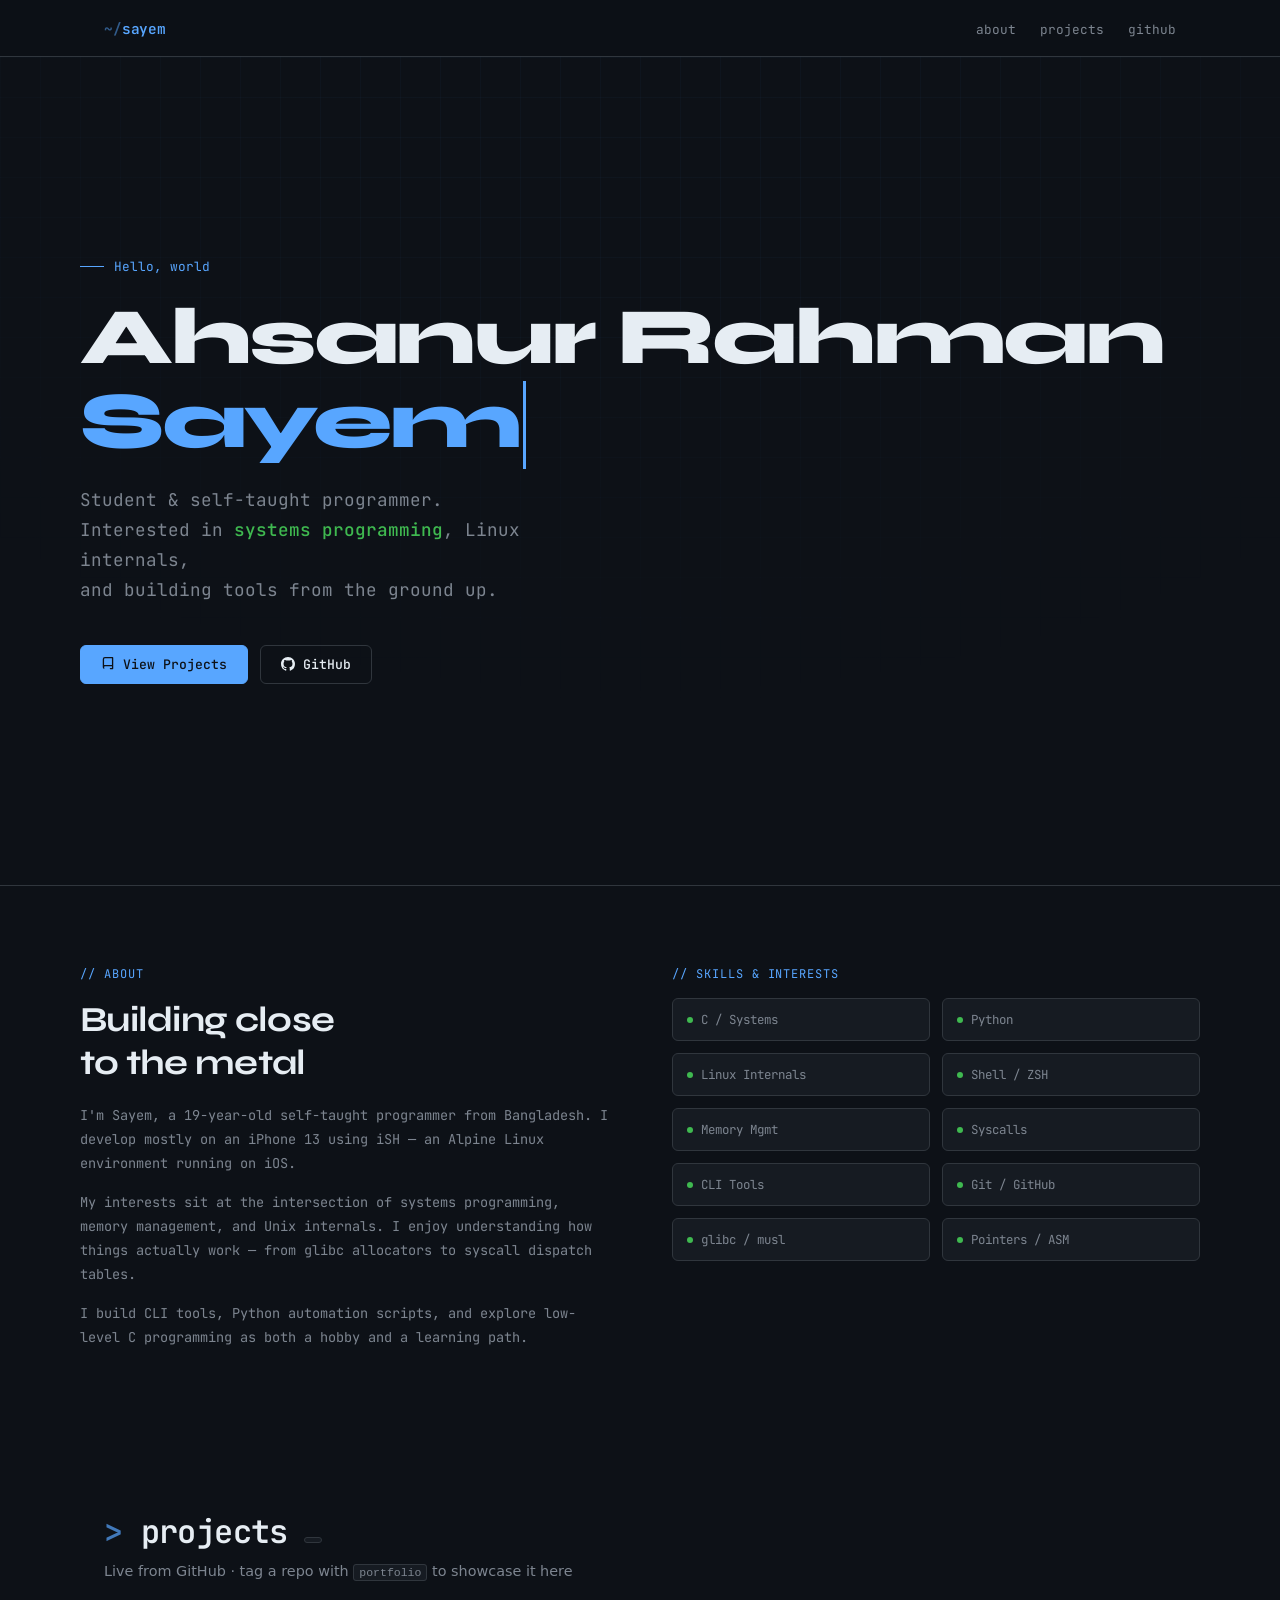
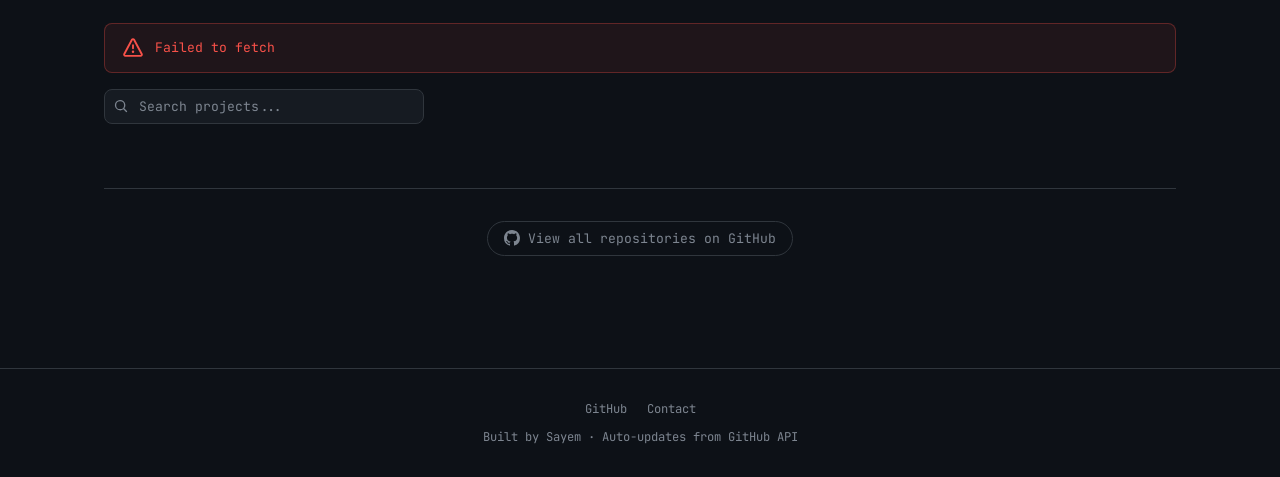
==== index.html @ 8a8567e9 "new Sat 9 May,26" ====
<!DOCTYPE html>
<html lang="en">
<head>
	<meta charset="UTF-8">
	<meta name="viewport" content="width=device-width, initial-scale=1.0">
	<meta name="description" content="Ahsanur Rahman Sayem — developer portfolio. Systems programming, Linux internals, CLI tools.">
	<meta name="theme-color" content="#0d1117">

	<!-- Open Graph -->
	<meta property="og:title" content="Sayem · Developer Portfolio">
	<meta property="og:description" content="Systems programmer, CLI tool builder, Linux enthusiast.">
	<meta property="og:type" content="website">
	<meta property="og:url" content="https://ahsanurrahman-sayem.github.io/portfolio/">

	<title>Sayem · Portfolio</title>

	<!-- Fonts: JetBrains Mono for code, Syne for headings -->
	<link rel="preconnect" href="https://fonts.googleapis.com">
	<link rel="preconnect" href="https://fonts.gstatic.com" crossorigin>
	<link href="https://fonts.googleapis.com/css2?family=JetBrains+Mono:wght@300;400;500;600&family=Syne:wght@400;600;700;800&display=swap" rel="stylesheet">

	<!-- Your existing CSS goes here -->
	<!-- <link rel="stylesheet" href="css/style.css"> -->

	<!-- Projects section styles -->
	<link rel="stylesheet" href="css/projects.css">

	<style>
		/* ── Base Reset & Global ─────────────────────────── */
		*, *::before, *::after { box-sizing: border-box; margin: 0; padding: 0; }

		html {
			scroll-behavior: smooth;
			font-size: 16px;
		}

		body {
			background: #0d1117;
			color: #e6edf3;
			font-family: 'Syne', system-ui, sans-serif;
			min-height: 100vh;
			-webkit-font-smoothing: antialiased;
		}

		/* ── Navigation ──────────────────────────────────── */
		nav {
			position: sticky;
			top: 0;
			z-index: 100;
			background: rgba(13, 17, 23, 0.9);
			backdrop-filter: blur(12px);
			-webkit-backdrop-filter: blur(12px);
			border-bottom: 1px solid #30363d;
		}

		.nav-inner {
			max-width: 1120px;
			margin: 0 auto;
			padding: 0 24px;
			height: 56px;
			display: flex;
			align-items: center;
			justify-content: space-between;
		}

		.nav-brand {
			font-family: 'JetBrains Mono', monospace;
			font-size: 0.9rem;
			font-weight: 600;
			color: #58a6ff;
			text-decoration: none;
			letter-spacing: -0.01em;
		}

		.nav-brand::before { content: '~/'; opacity: 0.5; }

		.nav-links {
			display: flex;
			list-style: none;
			gap: 24px;
		}

		.nav-links a {
			font-family: 'JetBrains Mono', monospace;
			font-size: 0.8rem;
			color: #7d8590;
			text-decoration: none;
			transition: color 200ms;
		}

		.nav-links a:hover { color: #e6edf3; }

		/* ── Hero Section ────────────────────────────────── */
		#hero {
			min-height: 92vh;
			display: flex;
			align-items: center;
			padding: 80px 24px;
			position: relative;
			overflow: hidden;
		}

		/* Animated grid background */
		#hero::before {
			content: '';
			position: absolute;
			inset: 0;
			background-image:
				linear-gradient(rgba(88,166,255,0.03) 1px, transparent 1px),
				linear-gradient(90deg, rgba(88,166,255,0.03) 1px, transparent 1px);
			background-size: 40px 40px;
			mask-image: radial-gradient(ellipse 80% 80% at 50% 0%, black 30%, transparent 100%);
			pointer-events: none;
		}

		.hero-inner {
			max-width: 1120px;
			margin: 0 auto;
			width: 100%;
			position: relative;
		}

		.hero-eyebrow {
			font-family: 'JetBrains Mono', monospace;
			font-size: 0.8rem;
			color: #58a6ff;
			margin-bottom: 20px;
			display: flex;
			align-items: center;
			gap: 10px;
		}

		.hero-eyebrow::before {
			content: '';
			display: block;
			width: 24px;
			height: 1px;
			background: #58a6ff;
		}

		.hero-name {
			font-family: 'Syne', sans-serif;
			font-size: clamp(2.5rem, 7vw, 5rem);
			font-weight: 800;
			letter-spacing: -0.03em;
			line-height: 1.05;
			margin-bottom: 16px;
			color: #e6edf3;
		}

		.hero-name .accent { color: #58a6ff; }

		.hero-tagline {
			font-family: 'JetBrains Mono', monospace;
			font-size: clamp(0.9rem, 2vw, 1.1rem);
			color: #7d8590;
			margin-bottom: 40px;
			max-width: 560px;
			line-height: 1.7;
		}

		.hero-tagline .highlight {
			color: #3fb950;
			font-weight: 500;
		}

		.hero-cta {
			display: flex;
			gap: 12px;
			flex-wrap: wrap;
		}

		.btn {
			display: inline-flex;
			align-items: center;
			gap: 8px;
			padding: 10px 20px;
			border-radius: 6px;
			font-family: 'JetBrains Mono', monospace;
			font-size: 0.82rem;
			font-weight: 500;
			text-decoration: none;
			transition: all 200ms cubic-bezier(0.4, 0, 0.2, 1);
			border: 1px solid transparent;
			cursor: pointer;
		}

		.btn--primary {
			background: #58a6ff;
			color: #0d1117;
			border-color: #58a6ff;
		}

		.btn--primary:hover {
			background: #79b8ff;
			border-color: #79b8ff;
			transform: translateY(-1px);
			box-shadow: 0 4px 12px rgba(88,166,255,0.3);
		}

		.btn--outline {
			background: transparent;
			color: #e6edf3;
			border-color: #30363d;
		}

		.btn--outline:hover {
			border-color: #58a6ff;
			color: #58a6ff;
			background: rgba(88,166,255,0.08);
		}

		/* Blinking cursor */
		@keyframes blink {
			0%, 100% { opacity: 1; }
			50%       { opacity: 0; }
		}

		.cursor {
			display: inline-block;
			width: 3px;
			height: 1.1em;
			background: #58a6ff;
			vertical-align: text-bottom;
			margin-left: 3px;
			animation: blink 1s step-end infinite;
		}

		/* ── About Section ───────────────────────────────── */
		#about {
			padding: 80px 24px;
			border-top: 1px solid #30363d;
		}

		.about-inner {
			max-width: 1120px;
			margin: 0 auto;
			display: grid;
			grid-template-columns: 1fr 1fr;
			gap: 64px;
			align-items: start;
		}

		.section-label {
			font-family: 'JetBrains Mono', monospace;
			font-size: 0.75rem;
			color: #58a6ff;
			letter-spacing: 0.08em;
			text-transform: uppercase;
			margin-bottom: 16px;
		}

		.section-label::before { content: '// '; }

		.about-title {
			font-family: 'Syne', sans-serif;
			font-size: clamp(1.6rem, 3vw, 2.2rem);
			font-weight: 700;
			letter-spacing: -0.02em;
			color: #e6edf3;
			margin-bottom: 20px;
		}

		.about-body {
			font-family: 'JetBrains Mono', monospace;
			font-size: 0.85rem;
			color: #7d8590;
			line-height: 1.75;
		}

		.about-body p + p { margin-top: 16px; }

		/* Skills */
		.skills-grid {
			display: grid;
			grid-template-columns: 1fr 1fr;
			gap: 12px;
		}

		.skill-item {
			background: #161b22;
			border: 1px solid #30363d;
			border-radius: 6px;
			padding: 12px 14px;
			font-family: 'JetBrains Mono', monospace;
			font-size: 0.78rem;
			color: #7d8590;
			display: flex;
			align-items: center;
			gap: 8px;
			transition: border-color 200ms, color 200ms;
		}

		.skill-item:hover {
			border-color: #58a6ff;
			color: #e6edf3;
		}

		.skill-dot {
			width: 6px;
			height: 6px;
			border-radius: 50%;
			background: #3fb950;
			flex-shrink: 0;
		}

		/* ── Footer ──────────────────────────────────────── */
		footer {
			border-top: 1px solid #30363d;
			padding: 32px 24px;
			text-align: center;
		}

		.footer-inner {
			max-width: 1120px;
			margin: 0 auto;
			font-family: 'JetBrains Mono', monospace;
			font-size: 0.76rem;
			color: #7d8590;
		}

		.footer-links {
			display: flex;
			justify-content: center;
			gap: 20px;
			margin-bottom: 12px;
		}

		.footer-links a {
			color: #7d8590;
			text-decoration: none;
			transition: color 200ms;
		}

		.footer-links a:hover { color: #58a6ff; }

		/* ── Responsive ──────────────────────────────────── */
		@media (max-width: 768px) {
			.about-inner {
				grid-template-columns: 1fr;
				gap: 40px;
			}

			.nav-links { display: none; }
		}

		@media (max-width: 480px) {
			#hero { min-height: auto; padding: 64px 16px 48px; }
		}
	</style>
</head>

<body>

	<!-- ── Navigation ─────────────────────────────────────── -->
	<nav>
		<div class="nav-inner">
			<a href="#" class="nav-brand">sayem</a>
			<ul class="nav-links">
				<li><a href="#about">about</a></li>
				<li><a href="#projects">projects</a></li>
				<li>
					<a href="https://github.com/ahsanurrahman-sayem"
					   target="_blank" rel="noopener noreferrer">github</a>
				</li>
			</ul>
		</div>
	</nav>

	<!-- ── Hero ───────────────────────────────────────────── -->
	<section id="hero" aria-label="Introduction">
		<div class="hero-inner">
			<p class="hero-eyebrow">Hello, world</p>

			<h1 class="hero-name">
				Ahsanur Rahman<br>
				<span class="accent">Sayem</span><span class="cursor" aria-hidden="true"></span>
			</h1>

			<p class="hero-tagline">
				Student &amp; self-taught programmer.<br>
				Interested in
				<span class="highlight">systems programming</span>,
				Linux internals,<br>
				and building tools from the ground up.
			</p>

			<div class="hero-cta">
				<a href="#projects" class="btn btn--primary">
					<svg width="14" height="14" viewBox="0 0 16 16" fill="currentColor" aria-hidden="true">
						<path d="M2 2.5A2.5 2.5 0 0 1 4.5 0h8.75a.75.75 0 0 1 .75.75v12.5a.75.75
						0 0 1-.75.75h-2.5a.75.75 0 0 1 0-1.5h1.75v-2h-8a1 1 0 0
						0-.714 1.7.75.75 0 1 1-1.072 1.05A2.495 2.495 0 0 1 2
						11.5Zm10.5-1h-8a1 1 0 0 0-1 1v6.708A2.486 2.486 0 0 1 4.5
						9h8Z"/>
					</svg>
					View Projects
				</a>
				<a href="https://github.com/ahsanurrahman-sayem"
				   target="_blank" rel="noopener noreferrer"
				   class="btn btn--outline">
					<svg width="14" height="14" viewBox="0 0 16 16" fill="currentColor" aria-hidden="true">
						<path d="M8 0c4.42 0 8 3.58 8 8a8.013 8.013 0 0 1-5.45 7.59c-.4.08-.55-.17-.55-.38
						0-.27.01-1.13.01-2.2 0-.75-.25-1.23-.54-1.48 1.78-.2 3.65-.88 3.65-3.95
						0-.88-.31-1.59-.82-2.15.08-.2.36-1.02-.08-2.12 0 0-.67-.22-2.2.82-.64-.18-1.32-.27-2-.27-.68
						0-1.36.09-2 .27-1.53-1.03-2.2-.82-2.2-.82-.44 1.1-.16 1.92-.08 2.12-.51.56-.82
						1.28-.82 2.15 0 3.06 1.86 3.75 3.64 3.95-.23.2-.44.55-.51 1.07-.46.21-1.61.55-2.33-.66-.15-.24-.6-.83-1.23-.82-.67.01-.27.38.01.53.34.19.73.9.82
						1.13.16.45.68 1.31 2.69.94 0 .67.01 1.3.01 1.49 0 .21-.15.45-.55.38A7.995 7.995 0 0 1 0 8c0-4.42 3.58-8 8-8Z"/>
					</svg>
					GitHub
				</a>
			</div>
		</div>
	</section>

	<!-- ── About ──────────────────────────────────────────── -->
	<section id="about" aria-labelledby="about-heading">
		<div class="about-inner">
			<div>
				<p class="section-label">about</p>
				<h2 class="about-title" id="about-heading">
					Building close<br>to the metal
				</h2>
				<div class="about-body">
					<p>
						I'm Sayem, a 19-year-old self-taught programmer from Bangladesh.
						I develop mostly on an iPhone 13 using iSH — an Alpine Linux
						environment running on iOS.
					</p>
					<p>
						My interests sit at the intersection of systems programming,
						memory management, and Unix internals. I enjoy understanding
						how things actually work — from glibc allocators to syscall
						dispatch tables.
					</p>
					<p>
						I build CLI tools, Python automation scripts, and explore
						low-level C programming as both a hobby and a learning path.
					</p>
				</div>
			</div>

			<div>
				<p class="section-label">skills &amp; interests</p>
				<div class="skills-grid">
					<div class="skill-item"><span class="skill-dot"></span> C / Systems</div>
					<div class="skill-item"><span class="skill-dot"></span> Python</div>
					<div class="skill-item"><span class="skill-dot"></span> Linux Internals</div>
					<div class="skill-item"><span class="skill-dot"></span> Shell / ZSH</div>
					<div class="skill-item"><span class="skill-dot"></span> Memory Mgmt</div>
					<div class="skill-item"><span class="skill-dot"></span> Syscalls</div>
					<div class="skill-item"><span class="skill-dot"></span> CLI Tools</div>
					<div class="skill-item"><span class="skill-dot"></span> Git / GitHub</div>
					<div class="skill-item"><span class="skill-dot"></span> glibc / musl</div>
					<div class="skill-item"><span class="skill-dot"></span> Pointers / ASM</div>
				</div>
			</div>
		</div>
	</section>

	<!-- ══════════════════════════════════════════════════════
	     AUTO-UPDATING PROJECTS SECTION
	     Cards are fetched live from the GitHub API.
	     Only repos tagged with the "portfolio" topic appear.
	     To showcase a repo: add the "portfolio" topic in
	     GitHub → Repo Settings → Topics.
	     ══════════════════════════════════════════════════════ -->
	<section id="projects" aria-labelledby="projects-heading">
		<div class="projects-container">

			<header class="projects-header">
				<div class="projects-title-row">
					<h2 class="projects-title" id="projects-heading">projects</h2>
					<span id="projects-count" aria-live="polite" aria-atomic="true"></span>
				</div>
				<p class="projects-subtitle">
					Live from GitHub · tag a repo with
					<code style="font-size:0.8em;padding:1px 5px;background:#161b22;border:1px solid #30363d;border-radius:3px">portfolio</code>
					to showcase it here
				</p>
			</header>

			<!-- Error banner (hidden until API fails) -->
			<div id="projects-error" role="alert" hidden></div>

			<!-- Controls -->
			<div class="projects-controls">
				<div class="projects-search-wrap">
					<svg width="14" height="14" viewBox="0 0 16 16" fill="currentColor" aria-hidden="true">
						<path d="M10.68 11.74a6 6 0 0 1-7.922-8.982 6 6 0 0 1 8.982 7.922l3.04 3.04a.749.749
						0 0 1-.326 1.275.749.749 0 0 1-.734-.215ZM11.5 7a4.499 4.499 0 1 0-8.997 0A4.499 4.499 0 0 0 11.5 7Z"/>
					</svg>
					<input
						type="search"
						id="projects-search"
						placeholder="Search projects..."
						autocomplete="off"
						spellcheck="false"
						aria-label="Search repositories"
					>
				</div>
				<div id="projects-filter-bar" role="group" aria-label="Filter by language"></div>
			</div>

			<!-- Grid: skeletons → real cards (injected by JS) -->
			<div
				id="projects-grid"
				role="list"
				aria-label="GitHub repositories"
				aria-live="polite"
				aria-busy="true"
			></div>

			<footer class="projects-footer">
				<a
					href="https://github.com/ahsanurrahman-sayem?tab=repositories"
					target="_blank"
					rel="noopener noreferrer"
					aria-label="View all repositories on GitHub"
				>
					<svg width="16" height="16" viewBox="0 0 16 16" fill="currentColor" aria-hidden="true">
						<path d="M8 0c4.42 0 8 3.58 8 8a8.013 8.013 0 0 1-5.45 7.59c-.4.08-.55-.17-.55-.38
						0-.27.01-1.13.01-2.2 0-.75-.25-1.23-.54-1.48 1.78-.2 3.65-.88 3.65-3.95 0-.88-.31-1.59-.82-2.15.08-.2.36-1.02-.08-2.12
						0 0-.67-.22-2.2.82-.64-.18-1.32-.27-2-.27-.68 0-1.36.09-2 .27-1.53-1.03-2.2-.82-2.2-.82-.44
						1.1-.16 1.92-.08 2.12-.51.56-.82 1.28-.82 2.15 0 3.06 1.86 3.75 3.64 3.95-.23.2-.44.55-.51
						1.07-.46.21-1.61.55-2.33-.66-.15-.24-.6-.83-1.23-.82-.67.01-.27.38.01.53.34.19.73.9.82
						1.13.16.45.68 1.31 2.69.94 0 .67.01 1.3.01 1.49 0 .21-.15.45-.55.38A7.995 7.995 0 0 1 0 8c0-4.42 3.58-8 8-8Z"/>
					</svg>
					View all repositories on GitHub
				</a>
			</footer>

		</div>
	</section>
	<!-- END projects section -->

	<!-- ── Footer ─────────────────────────────────────────── -->
	<footer>
		<div class="footer-inner">
			<div class="footer-links">
				<a href="https://github.com/ahsanurrahman-sayem"
				   target="_blank" rel="noopener noreferrer">GitHub</a>
				<a href="mailto:">Contact</a>
			</div>
			<p>Built by Sayem · Auto-updates from GitHub API</p>
		</div>
	</footer>

	<!-- Scripts: order matters -->
	<script src="js/github-api.js"></script>
	<script src="js/projects.js"></script>

</body>
</html>
---- css/projects.css ----
/*
 * projects.css
 * Styles for the auto-updating GitHub Projects section.
 * Theme: dark terminal / monochrome developer aesthetic.
 * All class names are prefixed to avoid collisions with existing styles.
 */

/* ─── Design Tokens ─────────────────────────────────────── */
:root {
	--pr-bg          : #0d1117;
	--pr-surface     : #161b22;
	--pr-surface-2   : #1c2128;
	--pr-border      : #30363d;
	--pr-border-hover: #58a6ff;
	--pr-text-primary: #e6edf3;
	--pr-text-muted  : #7d8590;
	--pr-text-link   : #58a6ff;
	--pr-accent      : #58a6ff;
	--pr-accent-dim  : rgba(88, 166, 255, 0.12);
	--pr-green       : #3fb950;
	--pr-yellow      : #d29922;
	--pr-red         : #f85149;
	--pr-radius      : 8px;
	--pr-radius-sm   : 4px;
	--pr-font-mono   : 'JetBrains Mono', 'Fira Code', 'Cascadia Code', ui-monospace, monospace;
	--pr-font-sans   : 'Inter var', 'Inter', system-ui, sans-serif;
	--pr-shadow      : 0 1px 3px rgba(0,0,0,0.4), 0 4px 16px rgba(0,0,0,0.2);
	--pr-shadow-hover: 0 4px 12px rgba(88,166,255,0.12), 0 1px 3px rgba(0,0,0,0.5);
	--pr-transition  : 200ms cubic-bezier(0.4, 0, 0.2, 1);
}

/* ─── Section Container ──────────────────────────────────── */
#projects {
	padding: 80px 0;
	background: var(--pr-bg);
}

.projects-container {
	max-width: 1120px;
	margin: 0 auto;
	padding: 0 24px;
}

/* ─── Section Header ─────────────────────────────────────── */
.projects-header {
	margin-bottom: 40px;
}

.projects-title-row {
	display: flex;
	align-items: baseline;
	gap: 16px;
	margin-bottom: 8px;
}

.projects-title {
	font-family: var(--pr-font-mono);
	font-size: clamp(1.5rem, 3vw, 2rem);
	font-weight: 600;
	color: var(--pr-text-primary);
	letter-spacing: -0.02em;
	margin: 0;
}

.projects-title::before {
	content: '> ';
	color: var(--pr-accent);
	opacity: 0.7;
}

#projects-count {
	font-family: var(--pr-font-mono);
	font-size: 0.75rem;
	color: var(--pr-text-muted);
	background: var(--pr-surface);
	border: 1px solid var(--pr-border);
	padding: 2px 8px;
	border-radius: 12px;
	white-space: nowrap;
}

.projects-subtitle {
	font-family: var(--pr-font-sans);
	font-size: 0.9rem;
	color: var(--pr-text-muted);
	margin: 0;
	line-height: 1.5;
}

/* ─── Controls Row (search + filters) ───────────────────── */
.projects-controls {
	display: flex;
	flex-wrap: wrap;
	gap: 12px;
	align-items: center;
	margin-bottom: 28px;
}

/* Search Input */
.projects-search-wrap {
	position: relative;
	flex: 1;
	min-width: 200px;
	max-width: 320px;
}

.projects-search-wrap svg {
	position: absolute;
	left: 10px;
	top: 50%;
	transform: translateY(-50%);
	color: var(--pr-text-muted);
	pointer-events: none;
}

#projects-search {
	width: 100%;
	padding: 8px 12px 8px 34px;
	background: var(--pr-surface);
	border: 1px solid var(--pr-border);
	border-radius: var(--pr-radius);
	color: var(--pr-text-primary);
	font-family: var(--pr-font-mono);
	font-size: 0.82rem;
	outline: none;
	transition: border-color var(--pr-transition), box-shadow var(--pr-transition);
	box-sizing: border-box;
}

#projects-search::placeholder {
	color: var(--pr-text-muted);
}

#projects-search:focus {
	border-color: var(--pr-accent);
	box-shadow: 0 0 0 3px var(--pr-accent-dim);
}

/* Filter Buttons */
#projects-filter-bar {
	display: flex;
	flex-wrap: wrap;
	gap: 6px;
}

.filter-btn {
	display: inline-flex;
	align-items: center;
	gap: 5px;
	padding: 5px 12px;
	background: var(--pr-surface);
	border: 1px solid var(--pr-border);
	border-radius: 20px;
	color: var(--pr-text-muted);
	font-family: var(--pr-font-mono);
	font-size: 0.76rem;
	cursor: pointer;
	transition: all var(--pr-transition);
	white-space: nowrap;
}

.filter-btn:hover {
	border-color: var(--pr-accent);
	color: var(--pr-accent);
	background: var(--pr-accent-dim);
}

.filter-btn.active {
	background: var(--pr-accent-dim);
	border-color: var(--pr-accent);
	color: var(--pr-accent);
}

/* ─── Grid ───────────────────────────────────────────────── */
#projects-grid {
	display: grid;
	grid-template-columns: repeat(auto-fill, minmax(300px, 1fr));
	gap: 16px;
	list-style: none;
	padding: 0;
	margin: 0;
}

/* ─── Project Card ───────────────────────────────────────── */
.project-card {
	background: var(--pr-surface);
	border: 1px solid var(--pr-border);
	border-radius: var(--pr-radius);
	padding: 20px;
	display: flex;
	flex-direction: column;
	gap: 12px;
	box-shadow: var(--pr-shadow);
	transition:
		border-color var(--pr-transition),
		box-shadow var(--pr-transition),
		transform var(--pr-transition);
	position: relative;
	overflow: hidden;
}

/* Subtle glow line on top on hover */
.project-card::before {
	content: '';
	position: absolute;
	inset: 0 0 auto 0;
	height: 2px;
	background: linear-gradient(90deg, var(--pr-accent), transparent);
	opacity: 0;
	transition: opacity var(--pr-transition);
}

.project-card:hover {
	border-color: var(--pr-border-hover);
	box-shadow: var(--pr-shadow-hover);
	transform: translateY(-2px);
}

.project-card:hover::before {
	opacity: 1;
}

/* Card entrance animation */
@keyframes cardEnter {
	from {
		opacity: 0;
		transform: translateY(16px);
	}
	to {
		opacity: 1;
		transform: translateY(0);
	}
}

.project-card.card-enter {
	animation: cardEnter 380ms cubic-bezier(0.23, 1, 0.32, 1) both;
}

/* Card Header */
.card-header {
	display: flex;
	align-items: center;
	gap: 8px;
}

.card-repo-icon {
	color: var(--pr-text-muted);
	flex-shrink: 0;
	fill: currentColor;
}

.card-name {
	font-family: var(--pr-font-mono);
	font-size: 0.92rem;
	font-weight: 600;
	margin: 0;
	overflow: hidden;
	text-overflow: ellipsis;
	white-space: nowrap;
}

.card-name a {
	color: var(--pr-text-link);
	text-decoration: none;
	transition: color var(--pr-transition);
}

.card-name a:hover {
	color: #a5c8ff;
	text-decoration: underline;
}

/* Card Description */
.card-desc {
	font-family: var(--pr-font-sans);
	font-size: 0.84rem;
	color: var(--pr-text-muted);
	line-height: 1.55;
	margin: 0;
	flex-grow: 1;
	/* Clamp to 3 lines */
	display: -webkit-box;
	-webkit-line-clamp: 3;
	-webkit-box-orient: vertical;
	overflow: hidden;
}

.no-desc {
	font-style: italic;
	opacity: 0.6;
}

/* Topic Tags */
.card-topics {
	display: flex;
	flex-wrap: wrap;
	gap: 4px;
}

.topic-tag {
	font-family: var(--pr-font-mono);
	font-size: 0.69rem;
	padding: 2px 7px;
	background: rgba(88, 166, 255, 0.08);
	border: 1px solid rgba(88, 166, 255, 0.2);
	border-radius: 12px;
	color: #79c0ff;
}

/* Card Meta */
.card-meta {
	display: flex;
	align-items: center;
	gap: 12px;
	flex-wrap: wrap;
}

.card-lang,
.card-stars,
.card-updated {
	display: inline-flex;
	align-items: center;
	gap: 4px;
	font-family: var(--pr-font-mono);
	font-size: 0.75rem;
	color: var(--pr-text-muted);
}

.lang-dot {
	width: 10px;
	height: 10px;
	border-radius: 50%;
	flex-shrink: 0;
}

.card-stars svg,
.card-updated svg {
	fill: currentColor;
	flex-shrink: 0;
}

.muted {
	opacity: 0.5;
}

/* Card Actions */
.card-actions {
	display: flex;
	gap: 8px;
	flex-wrap: wrap;
	margin-top: auto;
	padding-top: 4px;
}

.card-btn {
	display: inline-flex;
	align-items: center;
	gap: 5px;
	padding: 6px 12px;
	border-radius: var(--pr-radius-sm);
	font-family: var(--pr-font-mono);
	font-size: 0.76rem;
	font-weight: 500;
	text-decoration: none;
	cursor: pointer;
	transition: all var(--pr-transition);
	border: 1px solid transparent;
}

.card-btn svg {
	fill: currentColor;
	flex-shrink: 0;
}

.card-btn--source {
	background: var(--pr-surface-2);
	border-color: var(--pr-border);
	color: var(--pr-text-primary);
}

.card-btn--source:hover {
	background: var(--pr-accent-dim);
	border-color: var(--pr-accent);
	color: var(--pr-accent);
}

.card-btn--demo {
	background: rgba(63, 185, 80, 0.08);
	border-color: rgba(63, 185, 80, 0.3);
	color: var(--pr-green);
}

.card-btn--demo:hover {
	background: rgba(63, 185, 80, 0.15);
	border-color: var(--pr-green);
}

/* ─── Skeleton Loader ────────────────────────────────────── */
@keyframes shimmer {
	0%   { background-position: -400px 0; }
	100% { background-position: 400px 0; }
}

.skeleton {
	pointer-events: none;
}

.sk {
	border-radius: var(--pr-radius-sm);
	background: linear-gradient(
		90deg,
		var(--pr-surface-2) 25%,
		#1f2733 50%,
		var(--pr-surface-2) 75%
	);
	background-size: 800px 100%;
	animation: shimmer 1.4s infinite linear;
}

.sk-title  { height: 16px; width: 60%; margin-bottom: 4px; }
.sk-body   { height: 12px; width: 100%; margin-bottom: 6px; }
.sk-body--short { width: 70%; }
.sk-meta   { height: 12px; width: 40%; margin-top: 8px; }
.sk-actions { height: 28px; width: 50%; margin-top: 12px; border-radius: var(--pr-radius-sm); }

/* ─── Error Banner ───────────────────────────────────────── */
#projects-error {
	margin-bottom: 16px;
}

#projects-error[hidden] {
	display: none;
}

.error-inner {
	display: flex;
	align-items: center;
	gap: 12px;
	padding: 14px 18px;
	border-radius: var(--pr-radius);
	font-family: var(--pr-font-mono);
	font-size: 0.82rem;
	border: 1px solid;
}

.error-inner svg {
	fill: currentColor;
	flex-shrink: 0;
}

.error-inner p {
	margin: 0;
}

.error--ratelimit {
	background: rgba(210, 153, 34, 0.08);
	border-color: rgba(210, 153, 34, 0.3);
	color: var(--pr-yellow);
}

.error--network {
	background: rgba(248, 81, 73, 0.08);
	border-color: rgba(248, 81, 73, 0.3);
	color: var(--pr-red);
}

/* ─── Empty State ────────────────────────────────────────── */
.projects-empty {
	grid-column: 1 / -1;
	display: flex;
	flex-direction: column;
	align-items: center;
	gap: 12px;
	padding: 48px 24px;
	color: var(--pr-text-muted);
	font-family: var(--pr-font-mono);
	text-align: center;
}

.projects-empty svg {
	fill: currentColor;
	opacity: 0.4;
}

.projects-empty p {
	margin: 0;
	font-size: 0.875rem;
}

/* ─── Divider ─────────────────────────────────────────────── */
.projects-divider {
	width: 100%;
	height: 1px;
	background: linear-gradient(90deg, transparent, var(--pr-border) 30%, var(--pr-border) 70%, transparent);
	margin: 0 0 40px;
}

/* ─── GitHub Profile Footer Link ─────────────────────────── */
.projects-footer {
	margin-top: 36px;
	text-align: center;
}

.projects-footer a {
	display: inline-flex;
	align-items: center;
	gap: 8px;
	font-family: var(--pr-font-mono);
	font-size: 0.82rem;
	color: var(--pr-text-muted);
	text-decoration: none;
	padding: 8px 16px;
	border: 1px solid var(--pr-border);
	border-radius: 20px;
	transition: all var(--pr-transition);
}

.projects-footer a:hover {
	color: var(--pr-accent);
	border-color: var(--pr-accent);
	background: var(--pr-accent-dim);
}

.projects-footer svg {
	fill: currentColor;
}

/* ─── Responsive ─────────────────────────────────────────── */
@media (max-width: 640px) {
	#projects {
		padding: 56px 0;
	}

	#projects-grid {
		grid-template-columns: 1fr;
	}

	.projects-controls {
		flex-direction: column;
		align-items: flex-start;
	}

	.projects-search-wrap {
		max-width: 100%;
		width: 100%;
	}

	#projects-filter-bar {
		width: 100%;
	}
}

@media (max-width: 400px) {
	.projects-container {
		padding: 0 16px;
	}

	.project-card {
		padding: 16px;
	}
}

/* ─── Reduced Motion ─────────────────────────────────────── */
@media (prefers-reduced-motion: reduce) {
	.project-card,
	.filter-btn,
	.card-btn,
	#projects-search {
		transition: none;
	}

	.project-card.card-enter {
		animation: none;
	}

	.sk {
		animation: none;
	}
}
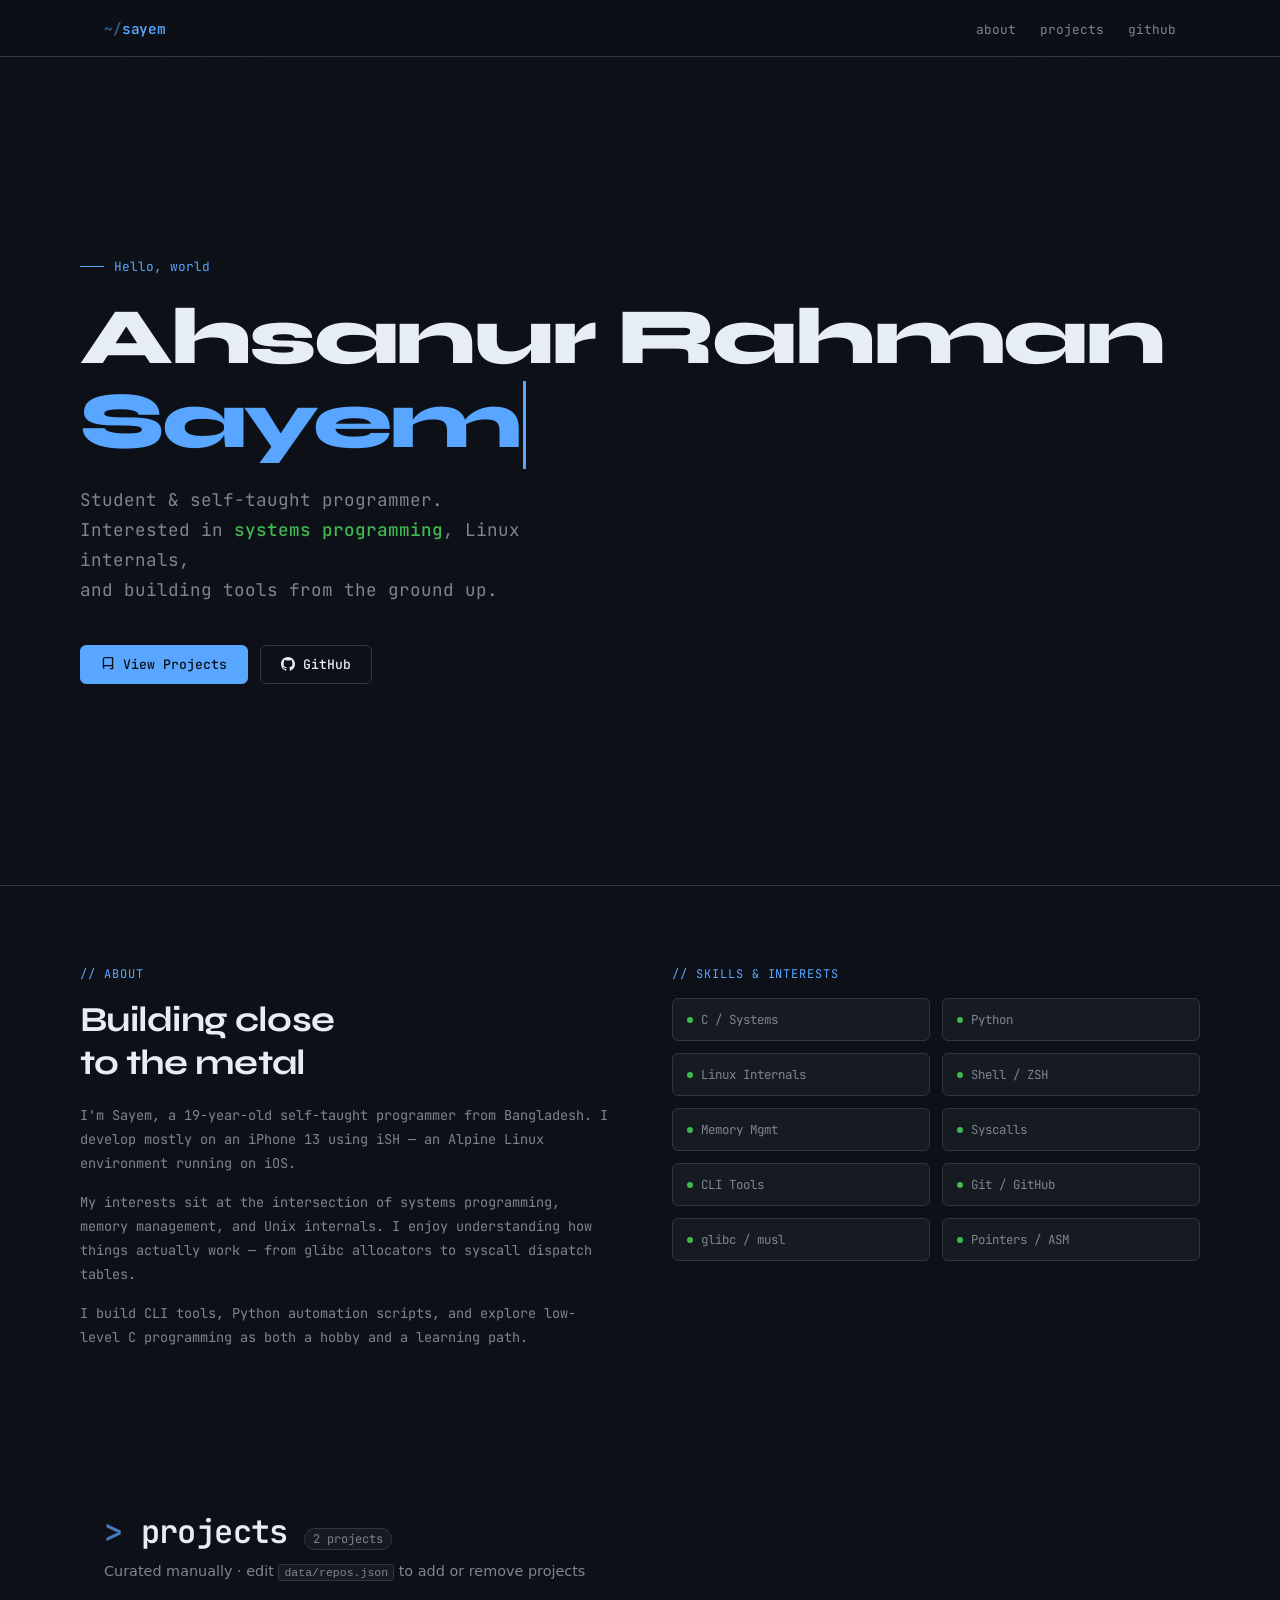
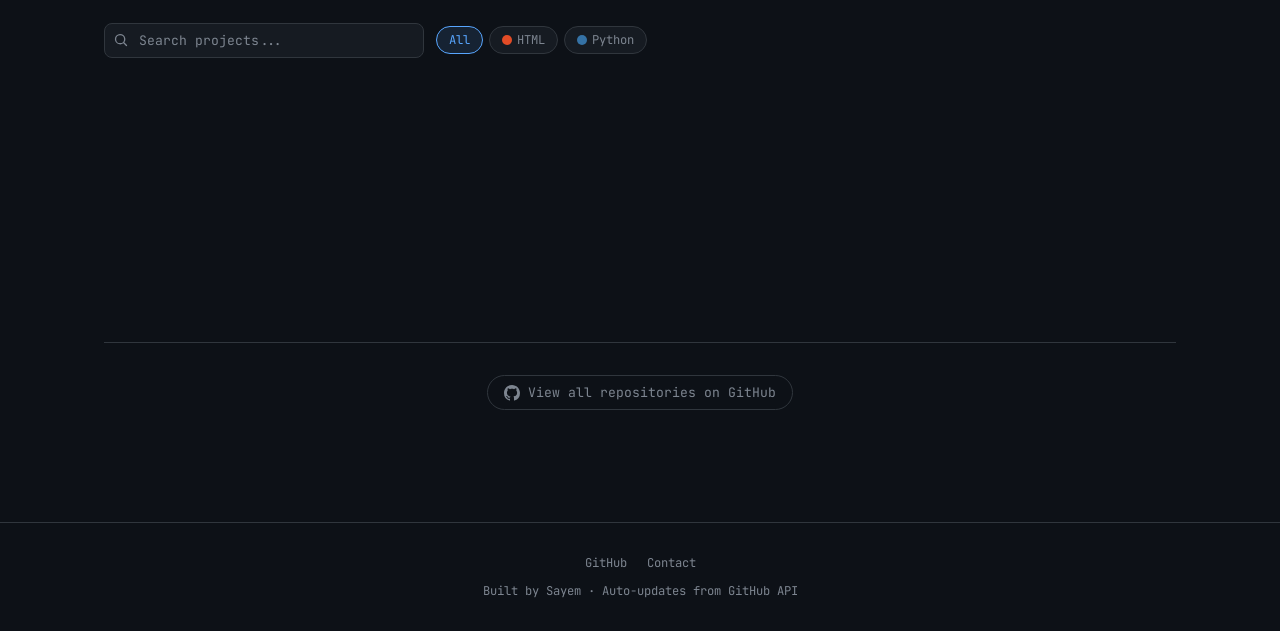
==== commit 1d564c9d: "Sat 9, 2026" ====
--- a/index.html
+++ b/index.html
@@ -474,9 +474,9 @@
 					<span id="projects-count" aria-live="polite" aria-atomic="true"></span>
 				</div>
 				<p class="projects-subtitle">
-					Live from GitHub · tag a repo with
-					<code style="font-size:0.8em;padding:1px 5px;background:#161b22;border:1px solid #30363d;border-radius:3px">portfolio</code>
-					to showcase it here
+					Curated manually · edit
+					<code style="font-size:0.8em;padding:1px 5px;background:#161b22;border:1px solid #30363d;border-radius:3px">data/repos.json</code>
+					to add or remove projects
 				</p>
 			</header>
 
@@ -547,7 +547,7 @@
 	</footer>
 
 	<!-- Scripts: order matters -->
-	<script src="js/github-api.js"></script>
+	<script src="js/data-loader.js"></script>
 	<script src="js/projects.js"></script>
 
 </body>
